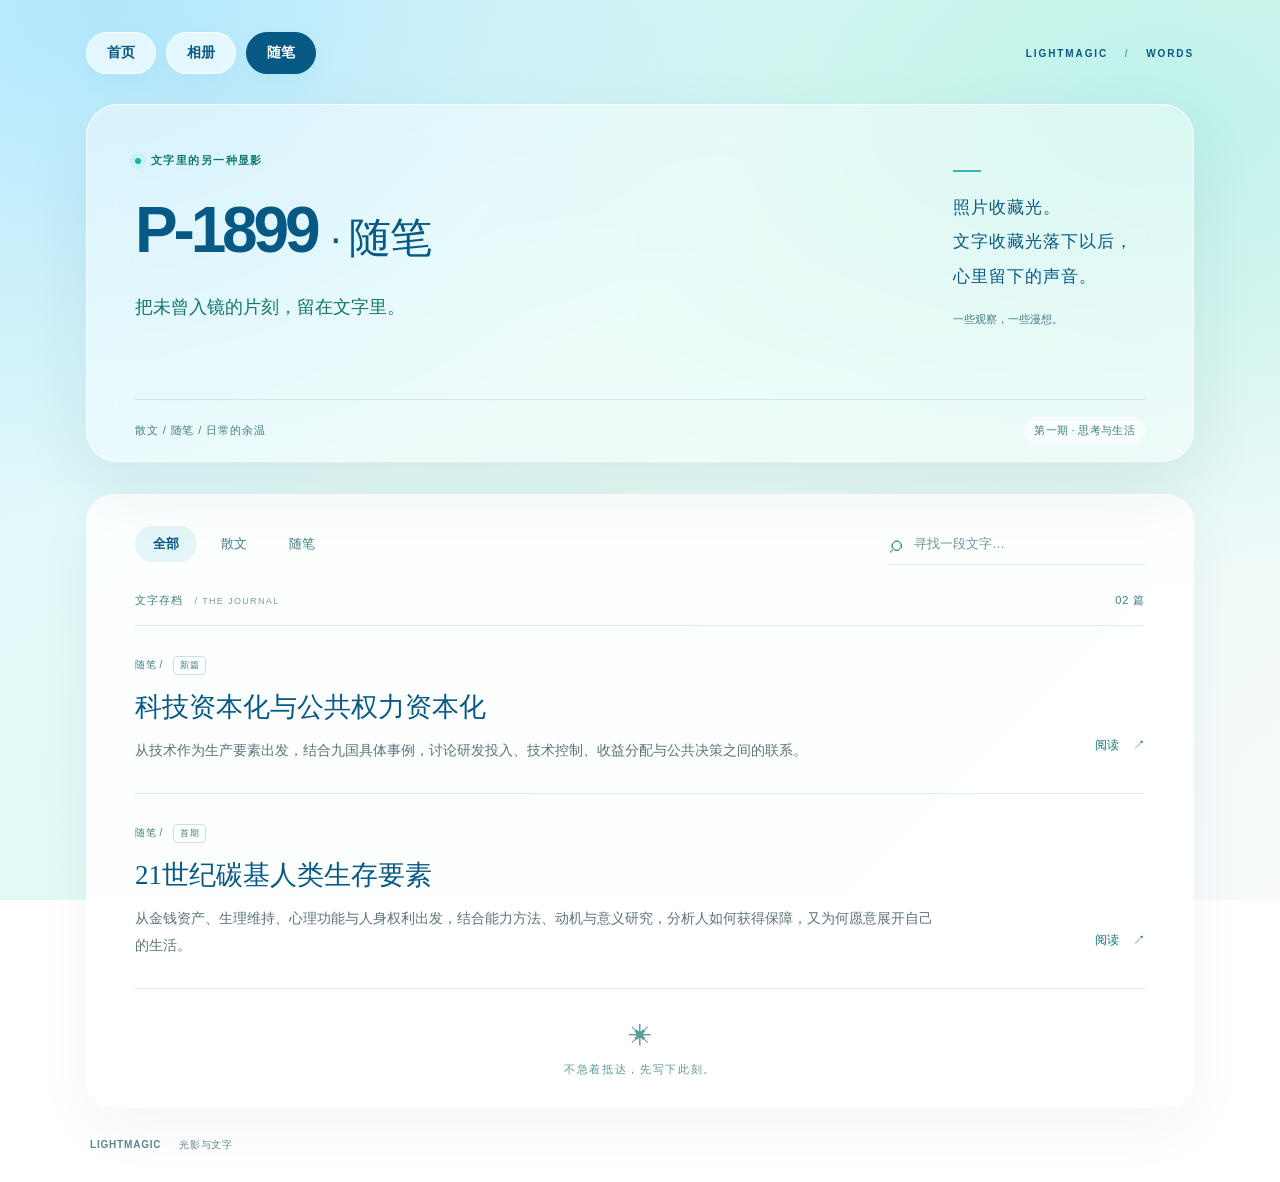
==== blog.html @ 7e10f80b "Integrate redistribution examples and remove decoupling digression" ====
<!DOCTYPE html>
<html lang="zh-CN" class="access-checking">
<head>
  <meta charset="UTF-8" />
  <meta name="viewport" content="width=device-width, initial-scale=1" />
  <meta name="robots" content="noindex, nofollow, noarchive" />
  <title>随笔 · P-1899</title>
  <style>.access-checking { visibility: hidden; }</style>
  <script src="assets/js/access.js?v=public-20261116"></script>
  <script>
    if (window.LightMagicAccess && window.LightMagicAccess.isUnlocked()) {
      document.documentElement.classList.remove("access-checking");
    } else {
      window.location.replace("index.html?locked=1&next=blog.html");
    }
  </script>
  <link rel="stylesheet" href="assets/blog.css" />
  <script src="assets/js/blog.js?v=20261126-public-power-3" defer></script>
</head>
<body>
  <div class="page">
    <header class="site-header">
      <nav class="nav-row" aria-label="页面导航">
        <a class="nav-link" href="index.html">首页</a>
        <a class="nav-link" href="gallery.html">相册</a>
        <a class="nav-link current" href="blog.html" aria-current="page">随笔</a>
      </nav>
      <span class="site-mark">LIGHTMAGIC <span aria-hidden="true">/</span> WORDS</span>
    </header>
    <main id="main">
      <section id="listView" aria-labelledby="blogTitle">
        <header class="hero">
          <div class="hero-copy">
            <p class="eyebrow"><span class="status-dot"></span> 文字里的另一种显影</p>
            <h1 id="blogTitle">P-1899 <span>· 随笔</span></h1>
            <p class="intro">把未曾入镜的片刻，<br class="mobile-break" />留在文字里。</p>
          </div>
          <div class="hero-note" aria-label="博客寄语">
            <span class="note-line" aria-hidden="true"></span>
            <p>照片收藏光。<br />文字收藏光落下以后，<br />心里留下的声音。</p>
            <span class="note-sign">一些观察，一些漫想。</span>
          </div>
          <div class="hero-bottom"><span>散文 / 随笔 / 日常的余温</span><span class="preview-label">第一期 · 思考与生活</span></div>
        </header>
        <section class="writing-desk" aria-label="文章列表">
          <div class="desk-toolbar">
            <div class="filters" role="group" aria-label="文章分类">
              <button class="filter active" type="button" data-category="全部" aria-pressed="true">全部</button>
              <button class="filter" type="button" data-category="散文" aria-pressed="false">散文</button>
              <button class="filter" type="button" data-category="随笔" aria-pressed="false">随笔</button>
            </div>
            <label class="search"><span aria-hidden="true">⌕</span><span class="sr-only">搜索文章标题或内容</span><input id="searchInput" type="search" placeholder="寻找一段文字…" /></label>
          </div>
          <div class="list-heading"><span>文字存档 <span class="archive-en">/ THE JOURNAL</span></span><span id="resultCount" role="status" aria-live="polite"></span></div>
          <div id="postList"></div>
          <p class="empty" id="emptyState" hidden>暂时没有找到这段文字。<br /><button id="resetSearch" type="button">查看全部文章</button></p>
          <div class="desk-end"><span aria-hidden="true">✳</span><p>不急着抵达，先写下此刻。</p></div>
        </section>
      </section>
      <section id="readerView" class="reader" hidden aria-labelledby="articleTitle">
        <button id="backButton" class="back-button" type="button">← 返回文章列表</button>
        <article class="reading-paper">
          <header class="article-header"><p id="articleMeta" class="eyebrow"></p><h1 id="articleTitle" tabindex="-1"></h1><p class="article-byline" id="articleByline"></p></header>
          <div id="articleBody" class="prose"></div>
          <footer class="article-end"><span aria-hidden="true">✳</span><p>写在光落下的地方。</p><button id="bottomBackButton" type="button" class="back-button">返回文章列表 ↑</button></footer>
        </article>
      </section>
    </main>
    <footer class="site-footer"><a href="gallery.html">LIGHTMAGIC <span>光影与文字</span></a></footer>
  </div>
</body>
</html>
---- assets/blog.css ----
*{box-sizing:border-box} :root{--ink:#075985;--muted:#427d80;--teal:#0f766e;--line:rgba(7,89,133,.12);--paper:rgba(255,255,255,.88)}
body{margin:0;color:var(--ink);font-family:-apple-system,BlinkMacSystemFont,"Segoe UI","Microsoft YaHei",sans-serif;background:radial-gradient(ellipse at 8% 0%,rgba(56,189,248,.28),transparent 42rem),radial-gradient(ellipse at 92% 14%,rgba(45,212,191,.22),transparent 44rem),linear-gradient(135deg,#e0f7ff,#e2faf4 48%,#f8fafc);background-attachment:fixed;min-height:100vh}
button,input{font:inherit}button,a,input{-webkit-tap-highlight-color:transparent}button,a{touch-action:manipulation}button{cursor:pointer}a{color:inherit} [hidden]{display:none!important} :focus-visible{outline:3px solid #0891b2;outline-offset:5px}
.page{max-width:1180px;margin:auto;padding:32px 36px 22px}.site-header{display:flex;justify-content:space-between;align-items:center;gap:20px;margin-bottom:30px}.nav-row{display:flex;flex-wrap:wrap;gap:10px}.nav-link{display:inline-flex;gap:16px;align-items:center;justify-content:center;text-decoration:none;font-size:14px;font-weight:700;padding:11px 20px;border:1px solid rgba(255,255,255,.9);border-radius:999px;background:rgba(255,255,255,.62);box-shadow:0 7px 22px rgba(14,165,233,.07);transition:background .2s,transform .2s}.nav-link:hover{background:#fff;transform:translateY(-2px)}.nav-link.current{background:var(--ink);color:#fff;border-color:var(--ink)}.site-mark{font-size:10px;font-weight:700;letter-spacing:.19em;white-space:nowrap}.site-mark span{margin:0 12px;color:#51a6a9}
.hero{position:relative;overflow:hidden;display:grid;grid-template-columns:1.4fr 1fr;gap:35px;padding:48px 48px 0;border:1px solid rgba(255,255,255,.85);border-radius:32px;background:rgba(255,255,255,.43);box-shadow:0 24px 70px rgba(8,47,73,.07);backdrop-filter:blur(18px)}.eyebrow{display:flex;align-items:center;gap:10px;margin:0 0 26px;font-size:11px;font-weight:700;letter-spacing:.13em;color:var(--teal)}.status-dot{width:6px;height:6px;border-radius:50%;background:#14b8a6;box-shadow:0 0 0 5px rgba(20,184,166,.08)}.hero h1{font-size:clamp(38px,5.2vw,64px);letter-spacing:-.065em;line-height:1.15;margin:0;font-weight:850}.hero h1 span{font-weight:400;font-size:.65em;letter-spacing:-.045em}.intro{font-size:18px;color:var(--teal);line-height:1.9;margin:22px 0 40px}.mobile-break{display:none}.hero-note{align-self:center;justify-self:end;max-width:260px;padding:0 12px 20px 26px}.note-line{display:block;width:28px;height:2px;background:#36b6b2;margin-bottom:19px}.hero-note p{font-family:"Songti SC","STSong","SimSun",serif;line-height:2.05;font-size:17px;letter-spacing:.06em;margin:0 0 14px}.note-sign{font-size:11px;color:var(--muted)}.hero-bottom{grid-column:1/-1;display:flex;align-items:center;justify-content:space-between;gap:12px;border-top:1px solid var(--line);padding:17px 0;font-size:11px;letter-spacing:.08em;color:var(--muted)}.preview-label{background:rgba(255,255,255,.64);border-radius:999px;padding:6px 10px;letter-spacing:.03em}
.writing-desk{margin-top:32px;padding:28px 48px 0;border:1px solid rgba(255,255,255,.95);border-radius:28px;background:var(--paper);box-shadow:0 20px 60px rgba(8,47,73,.045)}.desk-toolbar{display:flex;justify-content:space-between;align-items:center;gap:20px;margin-bottom:28px}.filters{display:flex;gap:6px}.filter{border:0;border-radius:999px;background:transparent;color:var(--muted);padding:9px 18px;font-size:13px}.filter:hover{background:#edf9f9}.filter.active{color:var(--ink);background:#e3f5f7;font-weight:700}.search{display:flex;gap:12px;align-items:center;width:255px;border-bottom:1px solid var(--line);padding:8px 0;color:#3d929b}.search>span:first-child{font-size:24px;line-height:1}.search input{border:0;background:transparent;outline:0;min-width:0;width:100%;font-size:13px;color:var(--ink);padding:5px 0}.search:focus-within{border-color:#0891b2}.search input::placeholder{color:#6d969a}.list-heading{display:flex;justify-content:space-between;color:var(--muted);font-size:11px;letter-spacing:.08em;padding-bottom:17px;border-bottom:1px solid var(--line)}.archive-en{font-size:9px;letter-spacing:.15em;margin-left:8px;color:#7b9d9f}
.post{position:relative;padding:30px 0 29px;border-bottom:1px solid var(--line)}.post-meta{font-size:10px;color:var(--muted);letter-spacing:.06em;display:flex;align-items:center;gap:10px}.sample-tag{padding:2px 6px;border:1px solid #c5e4e2;border-radius:4px;font-size:9px}.post h2{margin:12px 0 10px;font-family:"Songti SC","STSong","SimSun",serif;font-size:27px;font-weight:500;letter-spacing:.04em;line-height:1.5}.post-title{border:0;padding:0;text-align:left;font:inherit;color:var(--ink);background:transparent}.post-title:hover{color:#0d9488}.post-excerpt{font-size:14px;line-height:1.9;color:#5b747b;margin:0;max-width:80%;display:-webkit-box;-webkit-line-clamp:2;-webkit-box-orient:vertical;overflow:hidden}.read-link{position:absolute;right:0;bottom:31px;border:0;background:none;color:var(--teal);font-size:12px;padding:8px 0 8px 10px}.read-link span{display:inline-block;margin-left:14px;transition:transform .2s}.read-link:hover span{transform:translateX(5px)}.desk-end{text-align:center;padding:34px 0 30px;color:#5c9997}.desk-end>span{font-size:23px}.desk-end p{font-size:11px;letter-spacing:.15em;margin:12px 0 0}.empty{text-align:center;padding:50px 0;line-height:2;color:var(--muted)}.empty button{margin-top:14px;border:0;background:#e3f5f7;padding:9px 16px;border-radius:999px;color:var(--ink)}
.reader{max-width:920px;margin:0 auto}.back-button{background:none;border:0;padding:10px 0;color:var(--teal);font-size:13px}.reading-paper{margin-top:18px;padding:64px 75px 36px;background:rgba(255,255,255,.94);border:1px solid #fff;border-radius:28px;box-shadow:0 24px 70px rgba(8,47,73,.07)}.article-header{border-bottom:1px solid var(--line);padding-bottom:30px;margin-bottom:32px}.article-header .eyebrow{margin-bottom:18px}.article-header h1{font-family:"Songti SC","STSong","SimSun",serif;font-size:clamp(30px,4vw,40px);font-weight:500;line-height:1.5;margin:0;overflow-wrap:anywhere}.article-byline{font-size:11px;color:var(--muted);margin-top:20px}.article-byline span{margin:0 12px;color:#a2baba}.prose{font-family:"Songti SC","STSong","SimSun",serif;color:#334c56;font-size:18px;line-height:1.95;letter-spacing:.025em;overflow-wrap:anywhere}.prose p{margin:0 0 1.5em}.article-end{text-align:center;padding:25px 0 0;color:#6f9998}.article-end>span{font-size:25px}.article-end p{font-size:12px;letter-spacing:.13em;margin:14px 0 23px}.site-footer{display:flex;justify-content:space-between;gap:20px;color:#5c858a;padding:30px 4px 8px;font-size:10px;letter-spacing:.08em}.site-footer a{text-decoration:none;font-weight:700}.site-footer a span{margin-left:14px;font-weight:400}.sr-only{position:absolute;width:1px;height:1px;padding:0;margin:-1px;overflow:hidden;clip:rect(0,0,0,0);white-space:nowrap;border:0}
@media(min-width:1000px){.reading-paper{padding-left:88px;padding-right:88px}}
@media(max-width:760px){.page{padding:22px 18px}.site-mark{display:none}.site-header{margin-bottom:22px}.nav-link{font-size:12px;padding:10px 16px}.hero{padding:30px 26px 0;grid-template-columns:1fr;gap:0;border-radius:26px}.hero h1{font-size:44px}.intro{font-size:16px;margin-bottom:25px}.hero-note{justify-self:start;padding:0 0 25px;max-width:none}.hero-note p{font-size:14px;line-height:1.9}.hero-note p br{display:none}.note-line,.note-sign{display:none}.hero-bottom{font-size:9px;letter-spacing:0;flex-wrap:wrap}.writing-desk{margin-top:22px;padding:22px 26px 0;border-radius:26px}.desk-toolbar{flex-wrap:wrap;gap:16px;margin-bottom:25px}.search{width:100%}.archive-en{display:none}.post h2{font-size:24px}.post-excerpt{max-width:100%;font-size:13px}.post{padding:25px 0 50px}.read-link{bottom:12px}.reading-paper{padding:32px 26px 24px;border-radius:24px}.prose{font-size:17px}.site-footer{flex-direction:column;gap:12px;padding-top:24px}.eyebrow{font-size:10px}}
@media(max-width:380px){.page{padding:18px 12px}.hero,.writing-desk{padding-left:20px;padding-right:20px}.hero h1{font-size:38px}.mobile-break{display:block}.nav-row{gap:6px}.nav-link{padding:10px 13px}.filter{padding:8px 16px}}
.article-header h1{text-wrap:balance}
.citation{font-size:.72em;vertical-align:super;text-decoration:none;color:#0f766e;margin:0 2px}.article-reference{scroll-margin-top:30px}
.reader{max-width:880px}.reading-paper{background:#fff;border-radius:12px;box-shadow:0 12px 45px rgba(8,47,73,.045)}.article-header{padding-bottom:28px;margin-bottom:36px}.article-header h1{font-family:-apple-system,BlinkMacSystemFont,"Segoe UI","Microsoft YaHei",sans-serif;font-size:32px;font-weight:650;letter-spacing:.015em;color:#243b45}.prose{font-family:-apple-system,BlinkMacSystemFont,"Segoe UI","Microsoft YaHei",sans-serif;color:#38474e;font-size:17px;line-height:2;letter-spacing:.015em}.prose p{margin-bottom:1.5em}.prose h2{font-size:22px;line-height:1.65;font-weight:650;color:#243b45;margin:2.4em 0 1em}.prose h3{font-size:18px;line-height:1.8;color:#243b45;margin:1.8em 0 .6em;font-weight:600}.article-figure{margin:32px 0}.article-figure img{display:block;width:100%;height:auto}.article-figure figcaption{font-size:12px;line-height:1.8;color:#7b878c;margin-top:14px}.article-reference{font-size:13px;line-height:1.9}.article-reference a{color:#427d80;text-underline-offset:4px}
@media(max-width:760px){.reading-paper{padding:32px 23px 24px}.article-header h1{font-size:27px}.prose{font-size:16px;line-height:2}.prose h2{font-size:20px}.prose h3{font-size:17px}.article-figure{margin-left:-10px;margin-right:-10px}}
@media(prefers-reduced-motion:reduce){*,*::before,*::after{transition:none!important;scroll-behavior:auto!important}}
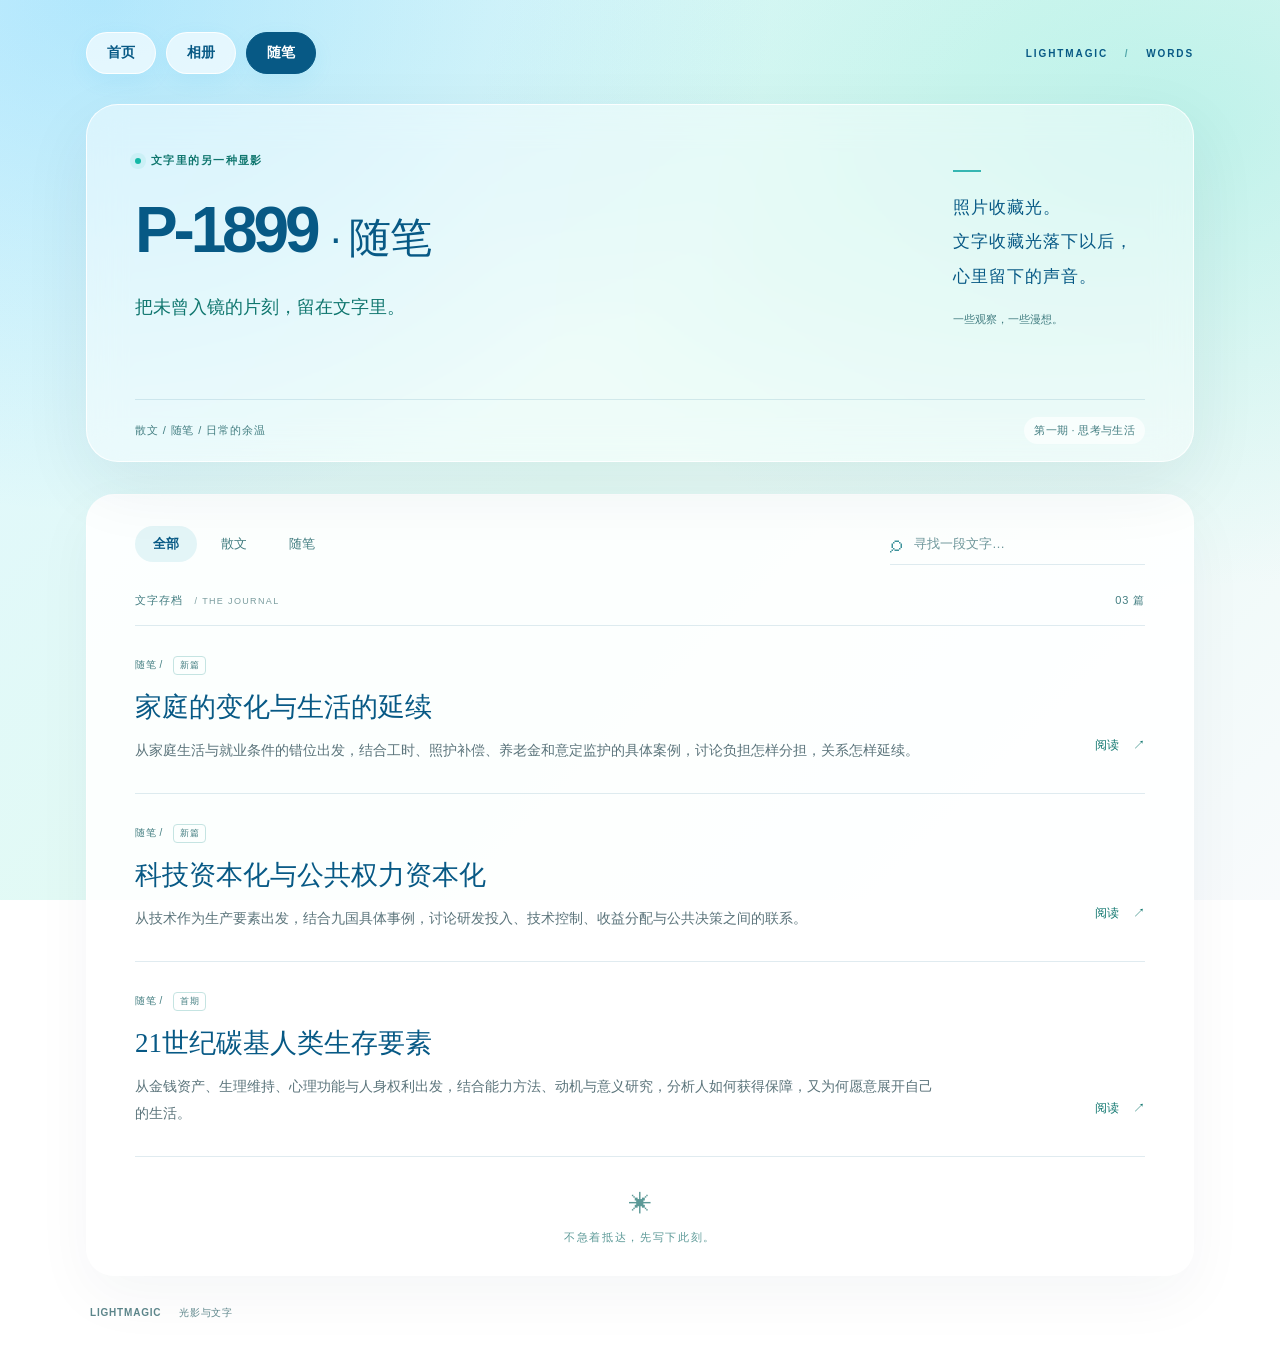
==== commit 84894c95: "Publish family essay with concrete care and social support cases" ====
--- a/blog.html
+++ b/blog.html
@@ -15,7 +15,7 @@
     }
   </script>
   <link rel="stylesheet" href="assets/blog.css" />
-  <script src="assets/js/blog.js?v=20261126-public-power-3" defer></script>
+  <script src="assets/js/blog.js?v=20261127-family-1" defer></script>
 </head>
 <body>
   <div class="page">
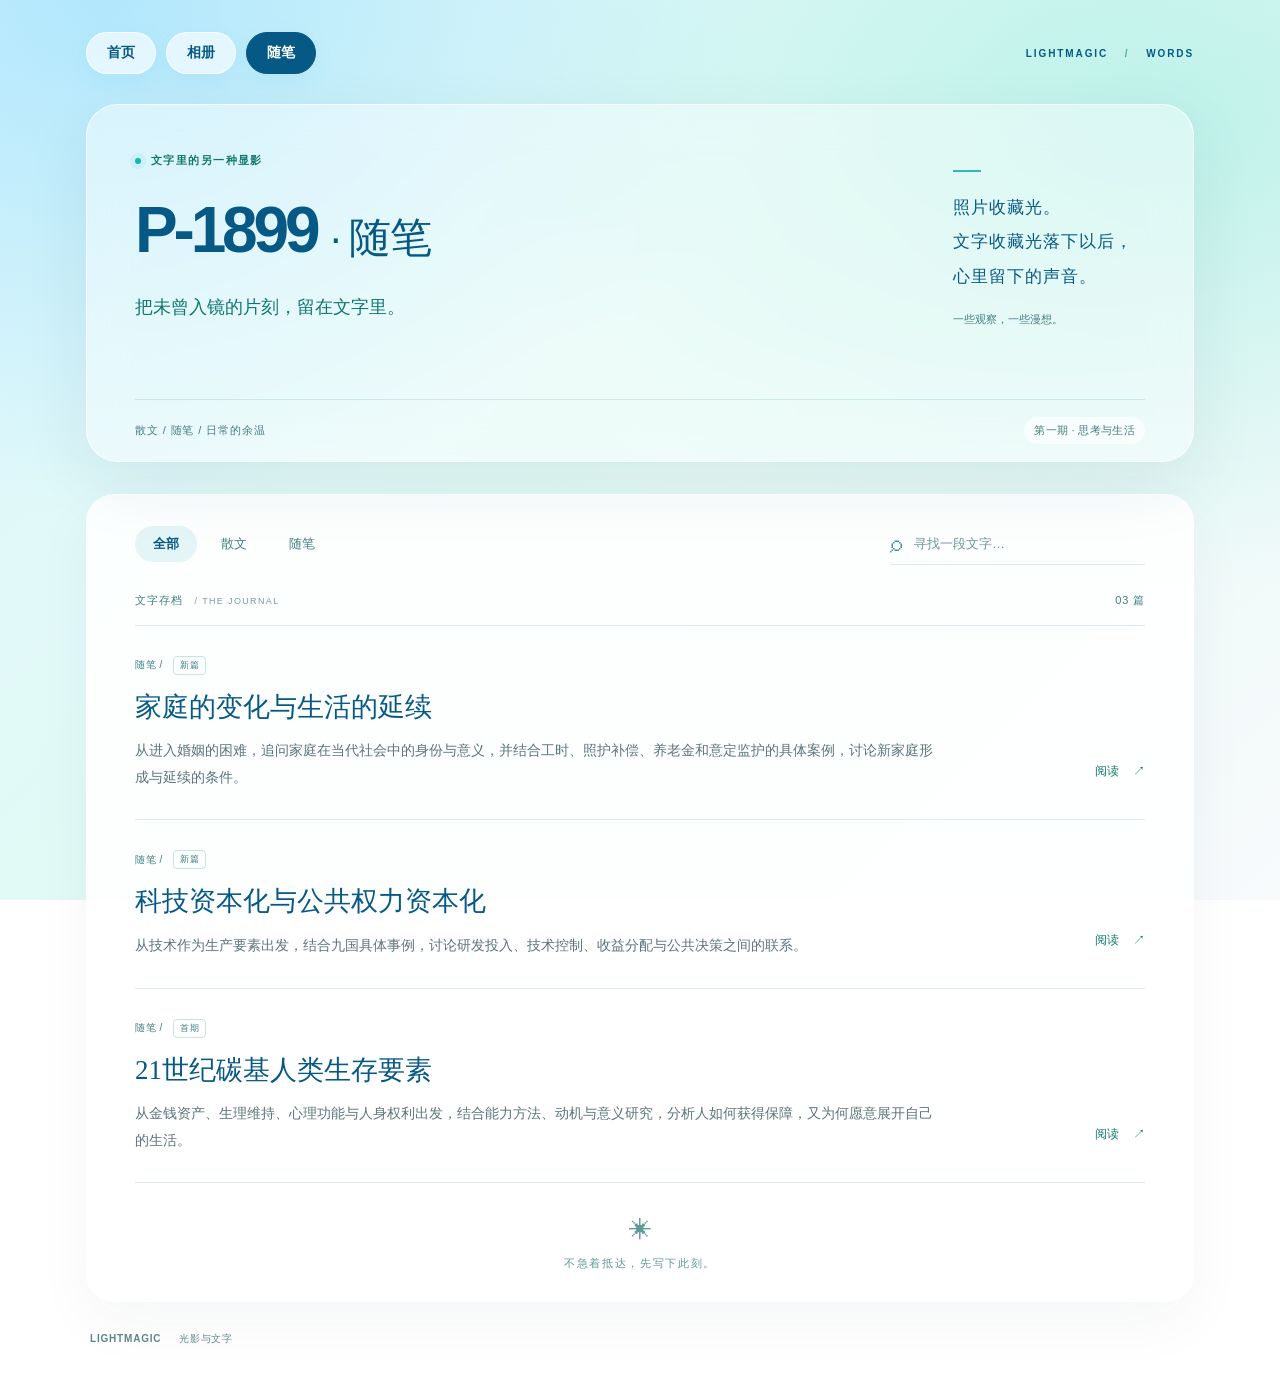
==== commit 5269e1d8: "Clarify family identity and meaning beyond marriage entry barriers" ====
--- a/blog.html
+++ b/blog.html
@@ -15,7 +15,7 @@
     }
   </script>
   <link rel="stylesheet" href="assets/blog.css" />
-  <script src="assets/js/blog.js?v=20261127-family-1" defer></script>
+  <script src="assets/js/blog.js?v=20261127-family-2" defer></script>
 </head>
 <body>
   <div class="page">
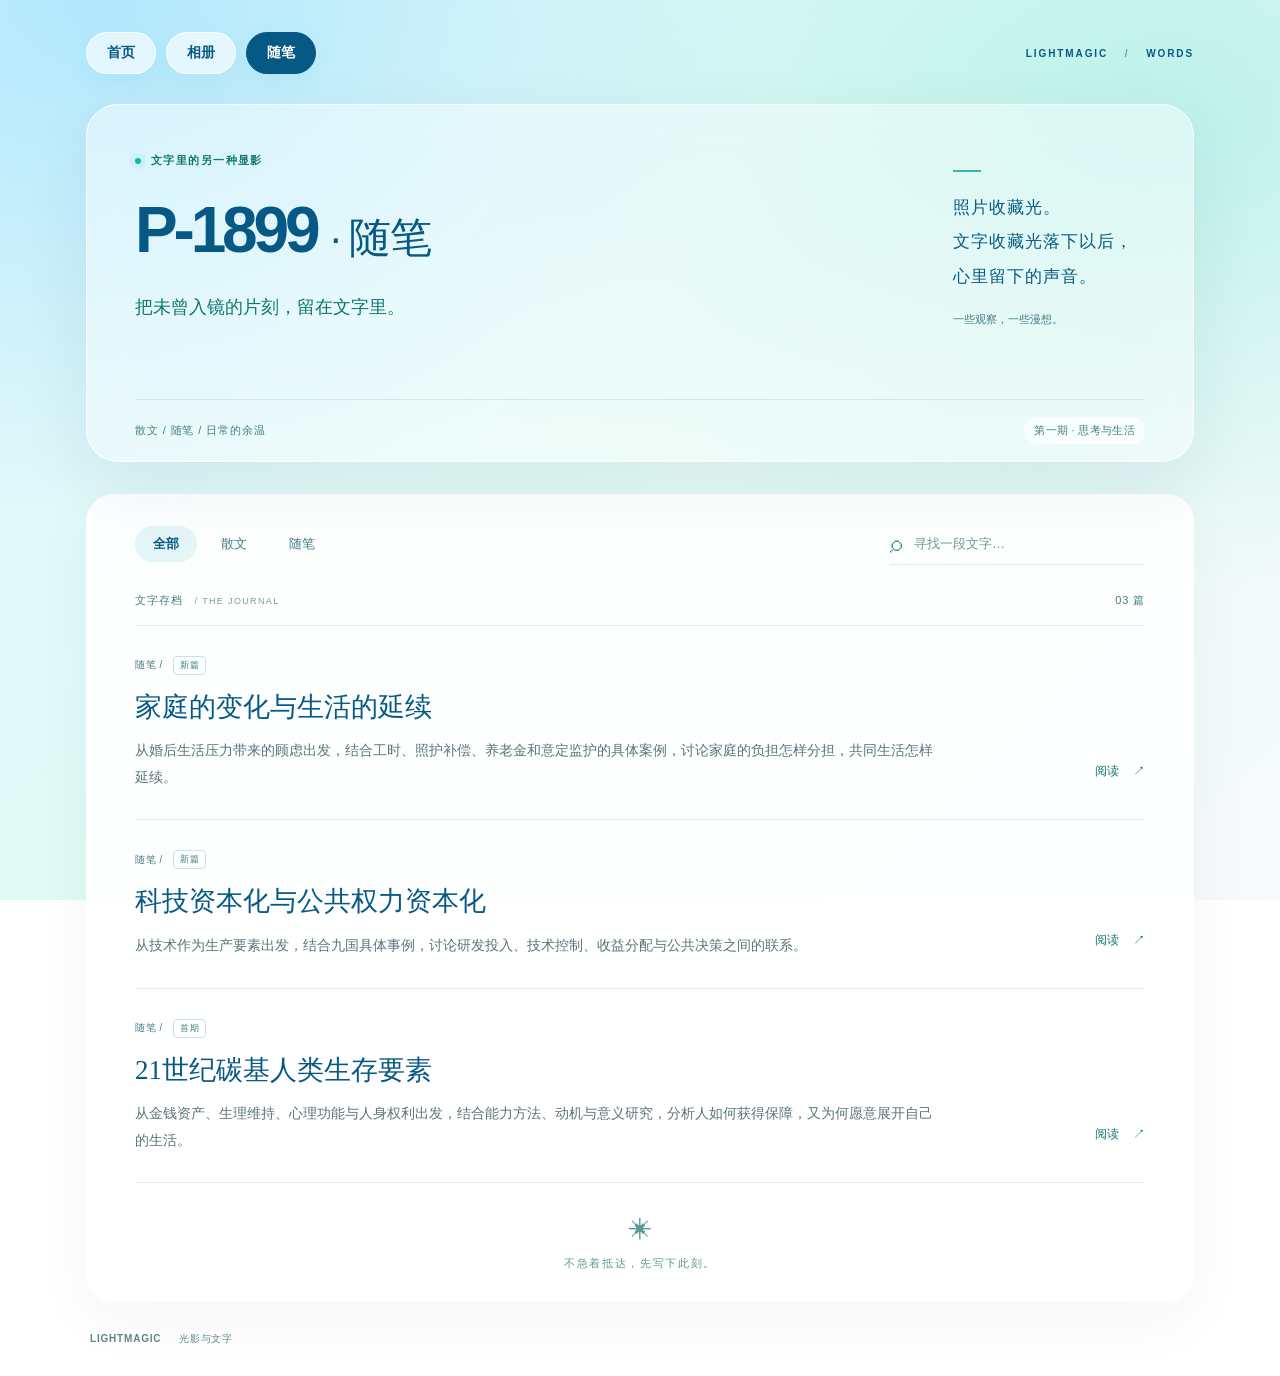
==== commit d87a7ef4: "Restore essay opening and clarify pressures behind marriage reluctance" ====
--- a/blog.html
+++ b/blog.html
@@ -15,7 +15,7 @@
     }
   </script>
   <link rel="stylesheet" href="assets/blog.css" />
-  <script src="assets/js/blog.js?v=20261127-family-2" defer></script>
+  <script src="assets/js/blog.js?v=20261127-family-3" defer></script>
 </head>
 <body>
   <div class="page">
